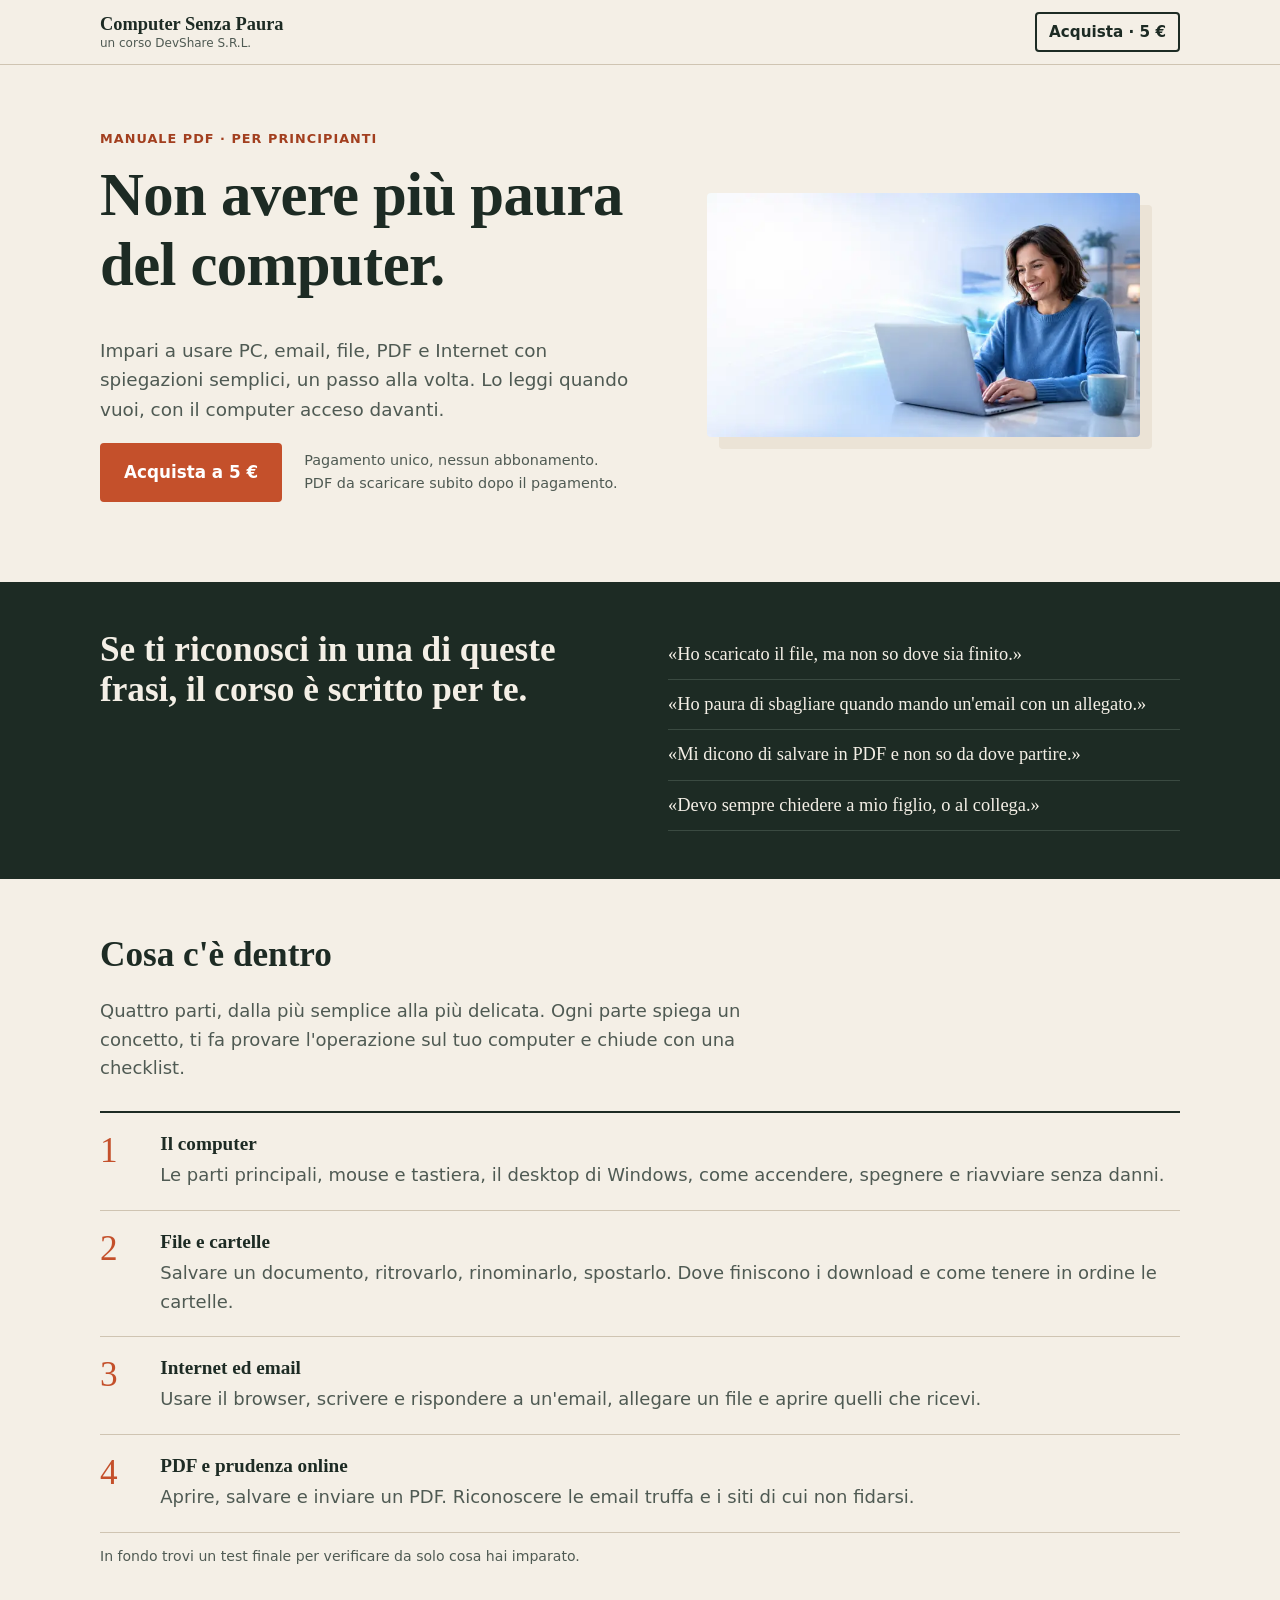
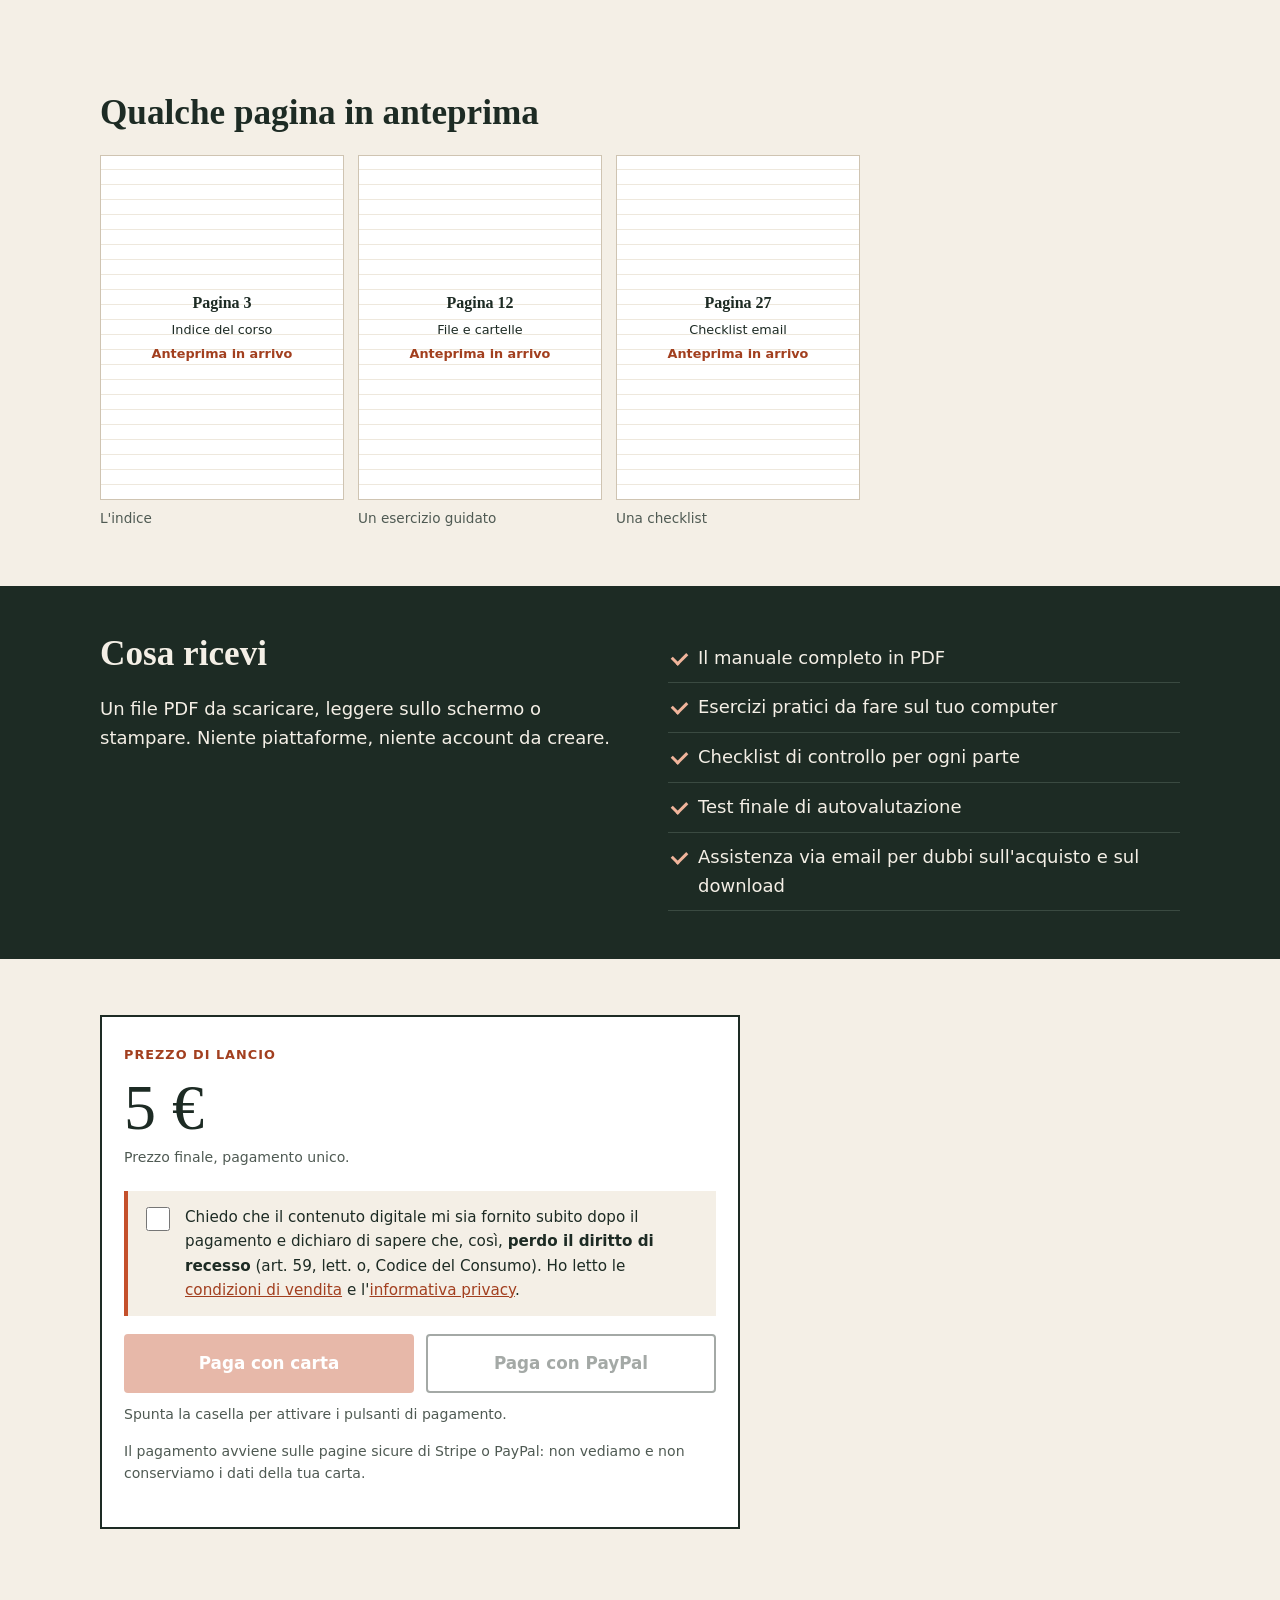
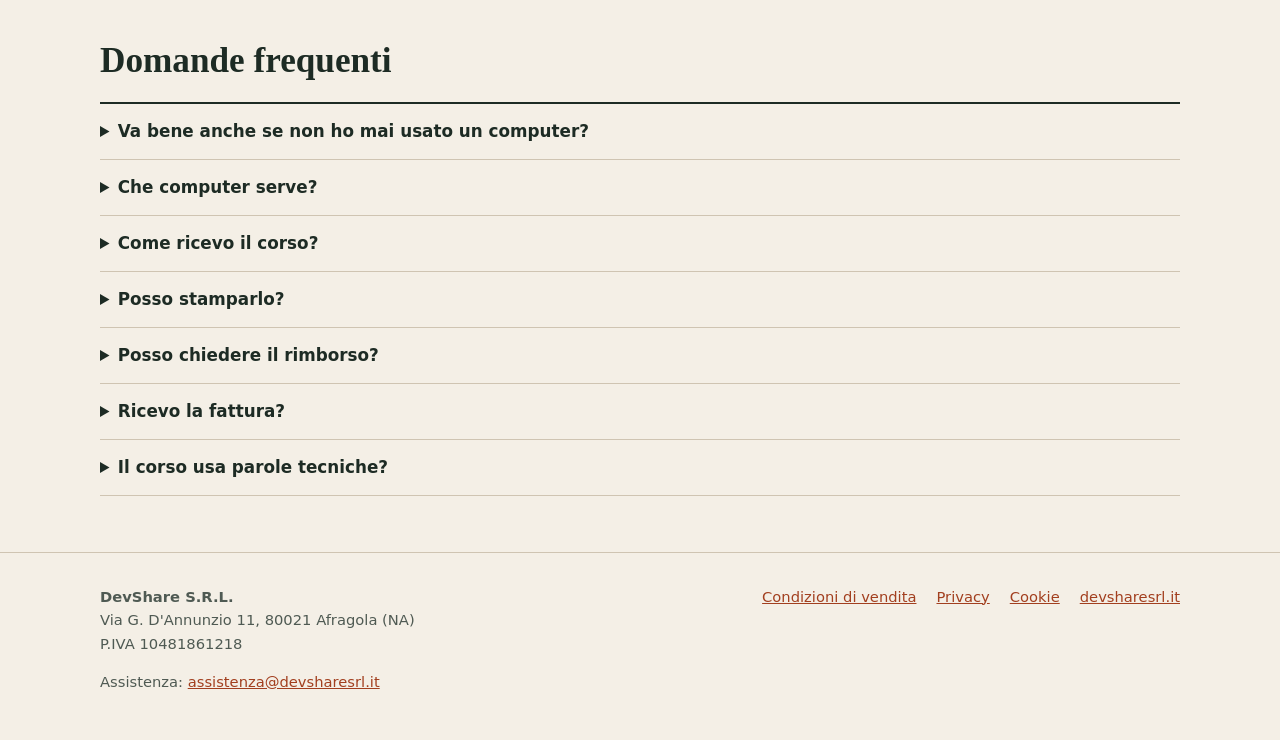
==== vlrifw44kqo34eb7luow/index.html @ 760929f6 "static preview" ====
<!doctype html>
<html lang="it">
<head>
<meta charset="utf-8">
<meta name="viewport" content="width=device-width, initial-scale=1">
<meta http-equiv="Content-Security-Policy" content="default-src 'self'; script-src 'self'; style-src 'self'; img-src 'self' data:; font-src 'self'; connect-src 'none'; object-src 'none'; base-uri 'self'; form-action 'none'; upgrade-insecure-requests">
<meta name="referrer" content="strict-origin-when-cross-origin">
<meta name="robots" content="noindex, nofollow, noarchive">
<title>Computer Senza Paura · corso PDF per principianti · 5 €</title>
<meta name="description" content="Manuale PDF per chi parte da zero: file e cartelle, email e allegati, PDF, Internet con prudenza. Esercizi e checklist. 5 €, di DevShare S.R.L.">
<link rel="icon" href="assets/favicon.svg" type="image/svg+xml">
<link rel="stylesheet" href="styles.css">
</head>
<body>
<a class="skip" href="#main">Vai al contenuto</a>
<header class="top">
  <div class="wrap top-in">
    <a class="brand" href="./">Computer Senza Paura<small>un corso DevShare S.R.L.</small></a>
    <a class="top-buy" href="#acquista">Acquista · 5 €</a>
  </div>
</header>

<main id="main">
<section class="hero wrap">
  <div class="hero-text">
    <p class="kicker">Manuale PDF · per principianti</p>
    <h1>Non avere più paura del computer.</h1>
    <p class="lead">Impari a usare PC, email, file, PDF e Internet con spiegazioni semplici, un passo alla volta. Lo leggi quando vuoi, con il computer acceso davanti.</p>
    <div class="price-row">
      <a class="btn" href="#acquista">Acquista a 5 €</a>
      <p class="price-note">Pagamento unico, nessun abbonamento.<br>PDF da scaricare subito dopo il pagamento.</p>
    </div>
  </div>
  <figure class="hero-img">
    <picture>
      <source type="image/webp" srcset="assets/img/foto-720.webp 720w, assets/img/foto-1280.webp 1280w" sizes="(min-width: 900px) 560px, 100vw">
      <img src="assets/img/foto-720.jpg" width="720" height="405" alt="Una persona alla scrivania davanti a un computer portatile" fetchpriority="high">
    </picture>
  </figure>
</section>

<section class="band">
  <div class="wrap two">
    <h2>Se ti riconosci in una di queste frasi, il corso è scritto per te.</h2>
    <ul class="plain">
      <li>«Ho scaricato il file, ma non so dove sia finito.»</li>
      <li>«Ho paura di sbagliare quando mando un'email con un allegato.»</li>
      <li>«Mi dicono di salvare in PDF e non so da dove partire.»</li>
      <li>«Devo sempre chiedere a mio figlio, o al collega.»</li>
    </ul>
  </div>
</section>

<section class="wrap section" id="programma">
  <h2>Cosa c'è dentro</h2>
  <p class="intro">Quattro parti, dalla più semplice alla più delicata. Ogni parte spiega un concetto, ti fa provare l'operazione sul tuo computer e chiude con una checklist.</p>
  <ol class="chapters">
    <li><span class="n">1</span><div><h3>Il computer</h3><p>Le parti principali, mouse e tastiera, il desktop di Windows, come accendere, spegnere e riavviare senza danni.</p></div></li>
    <li><span class="n">2</span><div><h3>File e cartelle</h3><p>Salvare un documento, ritrovarlo, rinominarlo, spostarlo. Dove finiscono i download e come tenere in ordine le cartelle.</p></div></li>
    <li><span class="n">3</span><div><h3>Internet ed email</h3><p>Usare il browser, scrivere e rispondere a un'email, allegare un file e aprire quelli che ricevi.</p></div></li>
    <li><span class="n">4</span><div><h3>PDF e prudenza online</h3><p>Aprire, salvare e inviare un PDF. Riconoscere le email truffa e i siti di cui non fidarsi.</p></div></li>
  </ol>
  <p class="small">In fondo trovi un test finale per verificare da solo cosa hai imparato.</p>
</section>

<section class="wrap section" id="anteprima">
  <h2>Qualche pagina in anteprima</h2>
  <div class="pages">
    <figure class="page ph"><div class="ph-in"><b>Pagina 3</b><span>Indice del corso</span><em>Anteprima in arrivo</em></div><figcaption>L'indice</figcaption></figure>
    <figure class="page ph"><div class="ph-in"><b>Pagina 12</b><span>File e cartelle</span><em>Anteprima in arrivo</em></div><figcaption>Un esercizio guidato</figcaption></figure>
    <figure class="page ph"><div class="ph-in"><b>Pagina 27</b><span>Checklist email</span><em>Anteprima in arrivo</em></div><figcaption>Una checklist</figcaption></figure>
  </div>
</section>

<section class="band">
  <div class="wrap two">
    <div>
      <h2>Cosa ricevi</h2>
      <p>Un file PDF da scaricare, leggere sullo schermo o stampare. Niente piattaforme, niente account da creare.</p>
    </div>
    <ul class="checks">
      <li>Il manuale completo in PDF</li>
      <li>Esercizi pratici da fare sul tuo computer</li>
      <li>Checklist di controllo per ogni parte</li>
      <li>Test finale di autovalutazione</li>
      <li>Assistenza via email per dubbi sull'acquisto e sul download</li>
    </ul>
  </div>
</section>

<section class="wrap section buy" id="acquista">
  <div class="buy-box">
    <p class="kicker">Prezzo di lancio</p>
    <p class="big-price">5 €</p>
    <p class="small">Prezzo finale, pagamento unico.</p>
    <form class="consent" action="#" novalidate>
      <label>
        <input type="checkbox" id="consenso" required>
        <span>Chiedo che il contenuto digitale mi sia fornito subito dopo il pagamento e dichiaro di sapere che, così, <strong>perdo il diritto di recesso</strong> (art. 59, lett. o, Codice del Consumo). Ho letto le <a href="legal/termini.html">condizioni di vendita</a> e l'<a href="legal/privacy.html">informativa privacy</a>.</span>
      </label>
    </form>
    <div class="pay" id="pay">
      <a class="btn pay-btn" data-href="https://buy.stripe.com/5kQfZi28T2KEakPd0g8Vi09" role="link" aria-disabled="true" rel="noopener noreferrer">Paga con carta</a>
      <a class="btn btn-alt pay-btn" data-href="https://www.paypal.com/ncp/payment/KJ3REPYW5JW48" role="link" aria-disabled="true" rel="noopener noreferrer">Paga con PayPal</a>
    </div>
    <p class="small" id="pay-hint">Spunta la casella per attivare i pulsanti di pagamento.</p>
    <noscript><p class="small">Per pagare serve JavaScript attivo. In alternativa scrivi a assistenza@devsharesrl.it.</p></noscript>
    <p class="small">Il pagamento avviene sulle pagine sicure di Stripe o PayPal: non vediamo e non conserviamo i dati della tua carta.</p>
  </div>
</section>

<section class="wrap section" id="faq">
  <h2>Domande frequenti</h2>
  <details><summary>Va bene anche se non ho mai usato un computer?</summary><p>Sì. Il corso parte dall'accensione del PC e da come si usa il mouse.</p></details>
  <details><summary>Che computer serve?</summary><p>Un normale computer con Windows. Gli esempi sono fatti su Windows; su Mac molti passaggi sono simili, ma le schermate sono diverse.</p></details>
  <details><summary>Come ricevo il corso?</summary><p>Dopo il pagamento si apre una pagina con il pulsante per scaricare il PDF. Ti consigliamo di salvarlo subito sul computer. Se qualcosa va storto, scrivi a assistenza@devsharesrl.it indicando l'email usata per pagare.</p></details>
  <details><summary>Posso stamparlo?</summary><p>Sì, per uso personale.</p></details>
  <details><summary>Posso chiedere il rimborso?</summary><p>Trattandosi di contenuto digitale fornito subito, con il tuo consenso espresso il diritto di recesso non si applica. Se il file è danneggiato o non riesci a scaricarlo, te lo rimandiamo noi.</p></details>
  <details><summary>Ricevo la fattura?</summary><p>Sì. Se ti serve la fattura con i tuoi dati fiscali, scrivi a assistenza@devsharesrl.it dopo l'acquisto.</p></details>
  <details><summary>Il corso usa parole tecniche?</summary><p>Solo quando servono, e ogni volta sono spiegate.</p></details>
</section>
</main>

<footer class="foot">
  <div class="wrap foot-in">
    <div>
      <p><strong>DevShare S.R.L.</strong><br>Via G. D'Annunzio 11, 80021 Afragola (NA)<br>P.IVA 10481861218</p>
      <p>Assistenza: <a href="mailto:assistenza@devsharesrl.it">assistenza@devsharesrl.it</a></p>
    </div>
    <ul class="foot-links">
      <li><a href="legal/termini.html">Condizioni di vendita</a></li>
      <li><a href="legal/privacy.html">Privacy</a></li>
      <li><a href="legal/cookie.html">Cookie</a></li>
      <li><a href="https://www.devsharesrl.it" rel="noopener noreferrer">devsharesrl.it</a></li>
    </ul>
  </div>
</footer>
<script src="app.js"></script>
</body>
</html>
---- vlrifw44kqo34eb7luow/styles.css ----
:root{--paper:#f4efe6;--paper2:#ebe3d6;--ink:#1d2b24;--muted:#4f5a53;--accent:#c4502b;--accent-d:#a23f1f;--line:#cfc4b2;
--serif:Charter,"Bitstream Charter","Sitka Text",Cambria,Georgia,serif;--sans:system-ui,-apple-system,"Segoe UI",Roboto,"Helvetica Neue",Arial,sans-serif}
*{box-sizing:border-box}
html{-webkit-text-size-adjust:100%}
body{margin:0;background:var(--paper);color:var(--ink);font:18px/1.6 var(--sans)}
img{max-width:100%;height:auto;display:block}
a{color:var(--accent-d)}
h1,h2,h3{font-family:var(--serif);font-weight:700;line-height:1.15;margin:0 0 .6em}
h1{font-size:clamp(2.2rem,8vw,3.8rem);letter-spacing:-.01em}
h2{font-size:clamp(1.5rem,5vw,2.2rem)}
h3{font-size:1.2rem;margin-bottom:.3em}
p{margin:0 0 1em}
.wrap{max-width:1120px;margin:0 auto;padding:0 20px}
.skip{position:absolute;left:-999px}.skip:focus{left:10px;top:10px;background:#fff;padding:8px;z-index:9}
.top{border-bottom:1px solid var(--line);background:var(--paper)}
.top-in{display:flex;justify-content:space-between;align-items:center;min-height:64px;gap:12px}
.brand{font-family:var(--serif);font-weight:700;font-size:1.15rem;color:var(--ink);text-decoration:none;line-height:1.1}
.brand small{display:block;font:400 .75rem var(--sans);color:var(--muted);margin-top:2px}
.top-buy{font-weight:600;font-size:.95rem;color:var(--ink);border:2px solid var(--ink);padding:6px 12px;border-radius:4px;text-decoration:none;white-space:nowrap}
.kicker{text-transform:uppercase;letter-spacing:.08em;font-size:.8rem;font-weight:700;color:var(--accent-d);margin-bottom:.8em}
.hero{display:grid;gap:28px;padding-top:36px;padding-bottom:48px}
.lead{font-size:1.15rem;color:var(--muted);max-width:34em}
.price-row{display:flex;flex-wrap:wrap;align-items:center;gap:16px 22px;margin-top:8px}
.price-note{font-size:.9rem;color:var(--muted);margin:0}
.hero-img img{border-radius:4px;box-shadow:12px 12px 0 var(--paper2)}
.btn{display:inline-block;background:var(--accent);color:#fff;font-weight:700;text-decoration:none;padding:14px 22px;border-radius:4px;border:2px solid var(--accent);font-size:1.05rem;cursor:pointer}
.btn:hover{background:var(--accent-d);border-color:var(--accent-d)}
.btn-alt{background:transparent;color:var(--ink);border-color:var(--ink)}
.btn-alt:hover{background:var(--ink);color:#fff;border-color:var(--ink)}
.btn[aria-disabled=true]{opacity:.4;cursor:not-allowed;pointer-events:none}
.band{background:var(--ink);color:var(--paper);padding:48px 0}
.band a{color:#f0b49b}
.two{display:grid;gap:24px}
.plain{list-style:none;padding:0;margin:0;font-family:var(--serif);font-size:1.15rem}
.plain li{padding:10px 0;border-bottom:1px solid #3a4a41}
.section{padding-top:56px;padding-bottom:56px}
.intro{max-width:40em;color:var(--muted)}
.chapters{list-style:none;padding:0;margin:28px 0 12px;border-top:2px solid var(--ink)}
.chapters li{display:flex;gap:18px;padding:20px 0;border-bottom:1px solid var(--line)}
.chapters .n{font-family:var(--serif);font-size:2.2rem;line-height:1;color:var(--accent);min-width:1.2em}
.chapters p{margin:0;color:var(--muted)}
.small{font-size:.88rem;color:var(--muted)}
.band .small{color:#c9c2b4}
.pages{max-width:760px;display:grid;grid-template-columns:repeat(3,1fr);gap:14px;margin-top:20px}
.page{margin:0}
.page figcaption{font-size:.85rem;color:var(--muted);margin-top:8px}
.ph-in{aspect-ratio:210/297;background:#fff;border:1px solid var(--line);display:flex;flex-direction:column;justify-content:center;align-items:center;text-align:center;padding:10px;font-size:.8rem;gap:4px;background-image:repeating-linear-gradient(0deg,transparent 0 14px,#eee8dd 14px 15px)}
.ph-in b{font-family:var(--serif);font-size:1rem}
.ph-in em{color:var(--accent-d);font-style:normal;font-weight:600}
.checks{list-style:none;padding:0;margin:0}
.checks li{padding:10px 0 10px 30px;position:relative;border-bottom:1px solid #3a4a41}
.checks li::before{content:"";position:absolute;left:4px;top:18px;width:12px;height:7px;border-left:3px solid #f0b49b;border-bottom:3px solid #f0b49b;transform:rotate(-45deg)}
.buy-box{background:#fff;border:2px solid var(--ink);padding:28px 22px;max-width:640px}
.big-price{font-family:var(--serif);font-size:4rem;line-height:1;margin:0 0 .1em}
.consent{margin:22px 0 18px;padding:14px;background:var(--paper);border-left:4px solid var(--accent)}
.consent label{display:flex;gap:12px;font-size:.95rem;cursor:pointer}
.consent input{width:24px;height:24px;flex:none;margin-top:2px;accent-color:var(--accent)}
.pay{display:flex;flex-wrap:wrap;gap:12px;margin-bottom:10px}
.pay .btn{flex:1 1 200px;text-align:center}
details{border-bottom:1px solid var(--line);padding:14px 0}
details:first-of-type{border-top:2px solid var(--ink)}
summary{cursor:pointer;font-weight:600;font-size:1.05rem}
details p{margin:10px 0 0;color:var(--muted)}
.foot{border-top:1px solid var(--line);padding:32px 0;font-size:.92rem;color:var(--muted)}
.foot-in{display:grid;gap:16px}
.foot-links{list-style:none;padding:0;margin:0;display:flex;flex-wrap:wrap;gap:8px 20px}
.doc{max-width:760px;padding-top:36px;padding-bottom:56px}
.doc h2{font-size:1.3rem;margin-top:1.6em}
.download{background:#fff;border:2px solid var(--ink);padding:24px;margin:24px 0}
:focus-visible{outline:3px solid var(--accent);outline-offset:2px}
@media (min-width:900px){
 .hero{grid-template-columns:1.05fr 1fr;align-items:center;padding-top:64px;padding-bottom:80px}
 .two{grid-template-columns:1fr 1fr;gap:56px}
 .foot-in{grid-template-columns:1fr auto}
}
@media (max-width:420px){.pages{grid-template-columns:repeat(3,1fr);gap:8px}.ph-in{font-size:.65rem}}
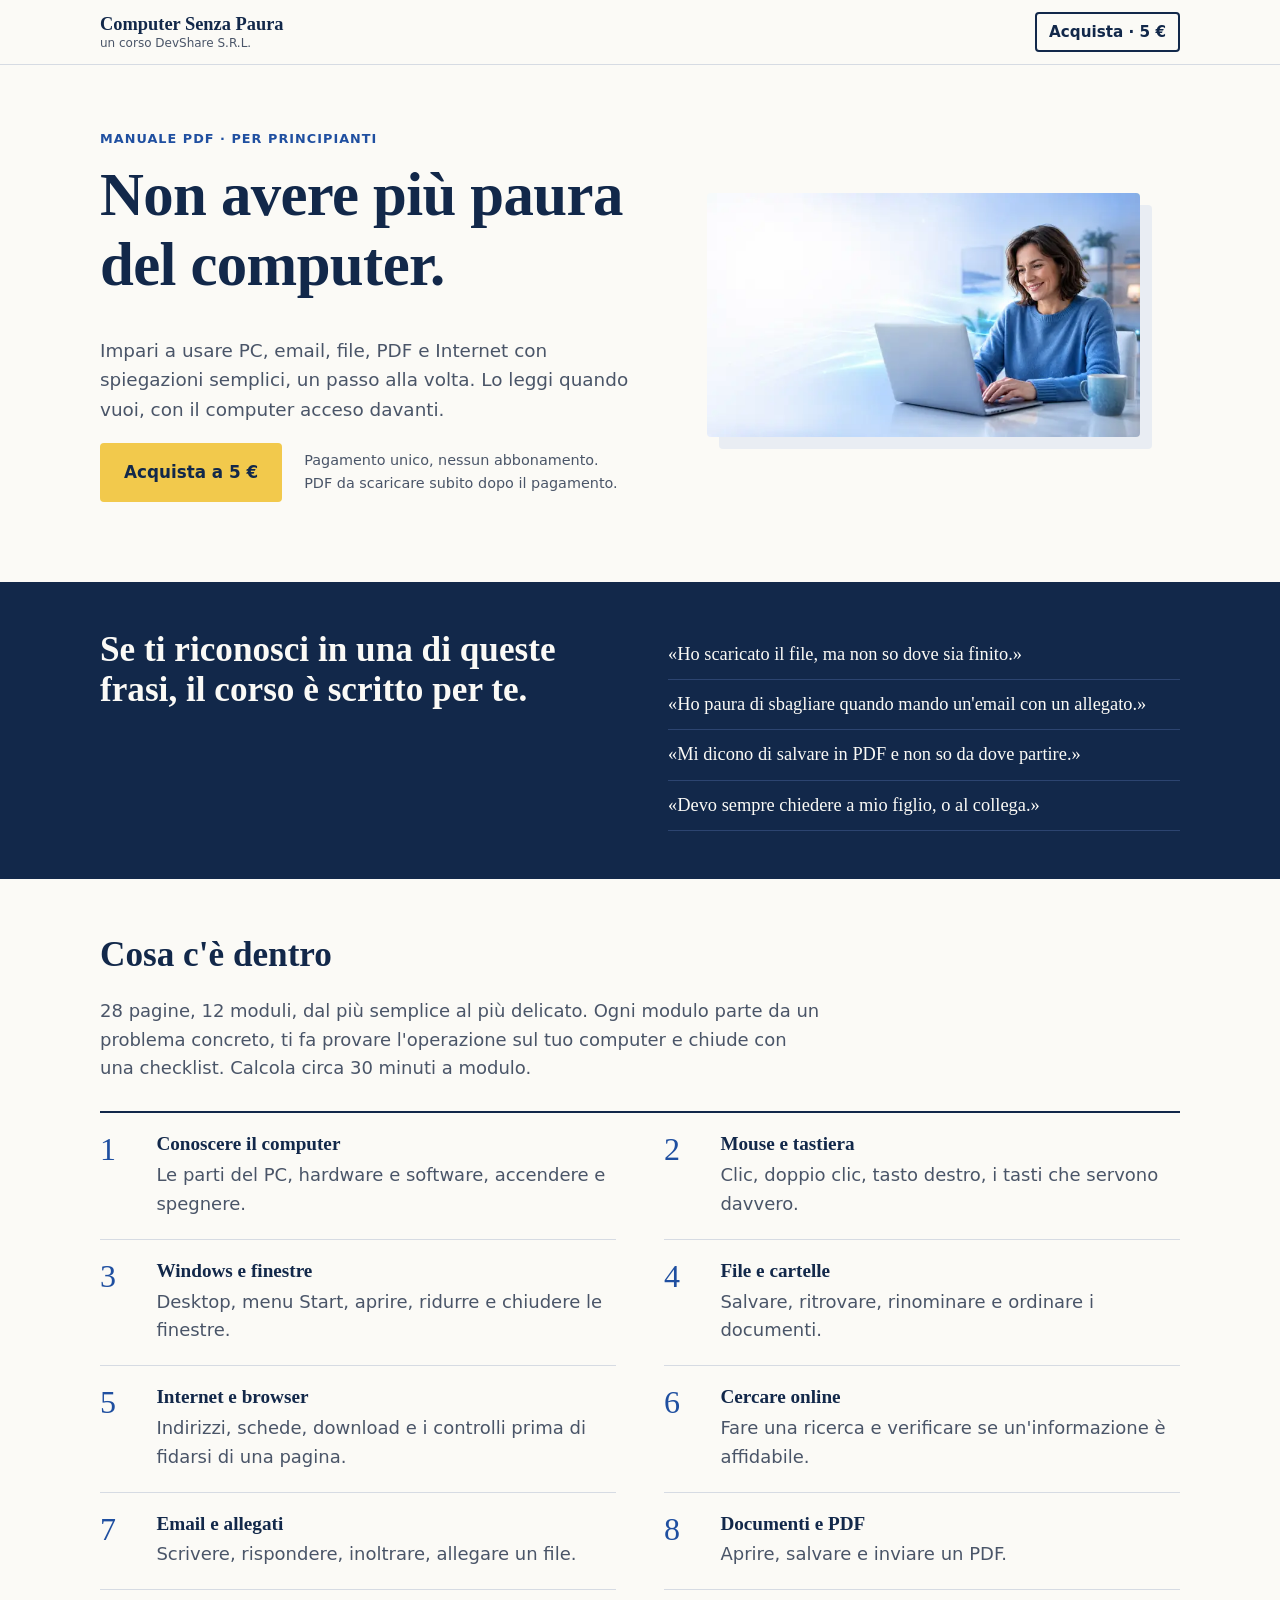
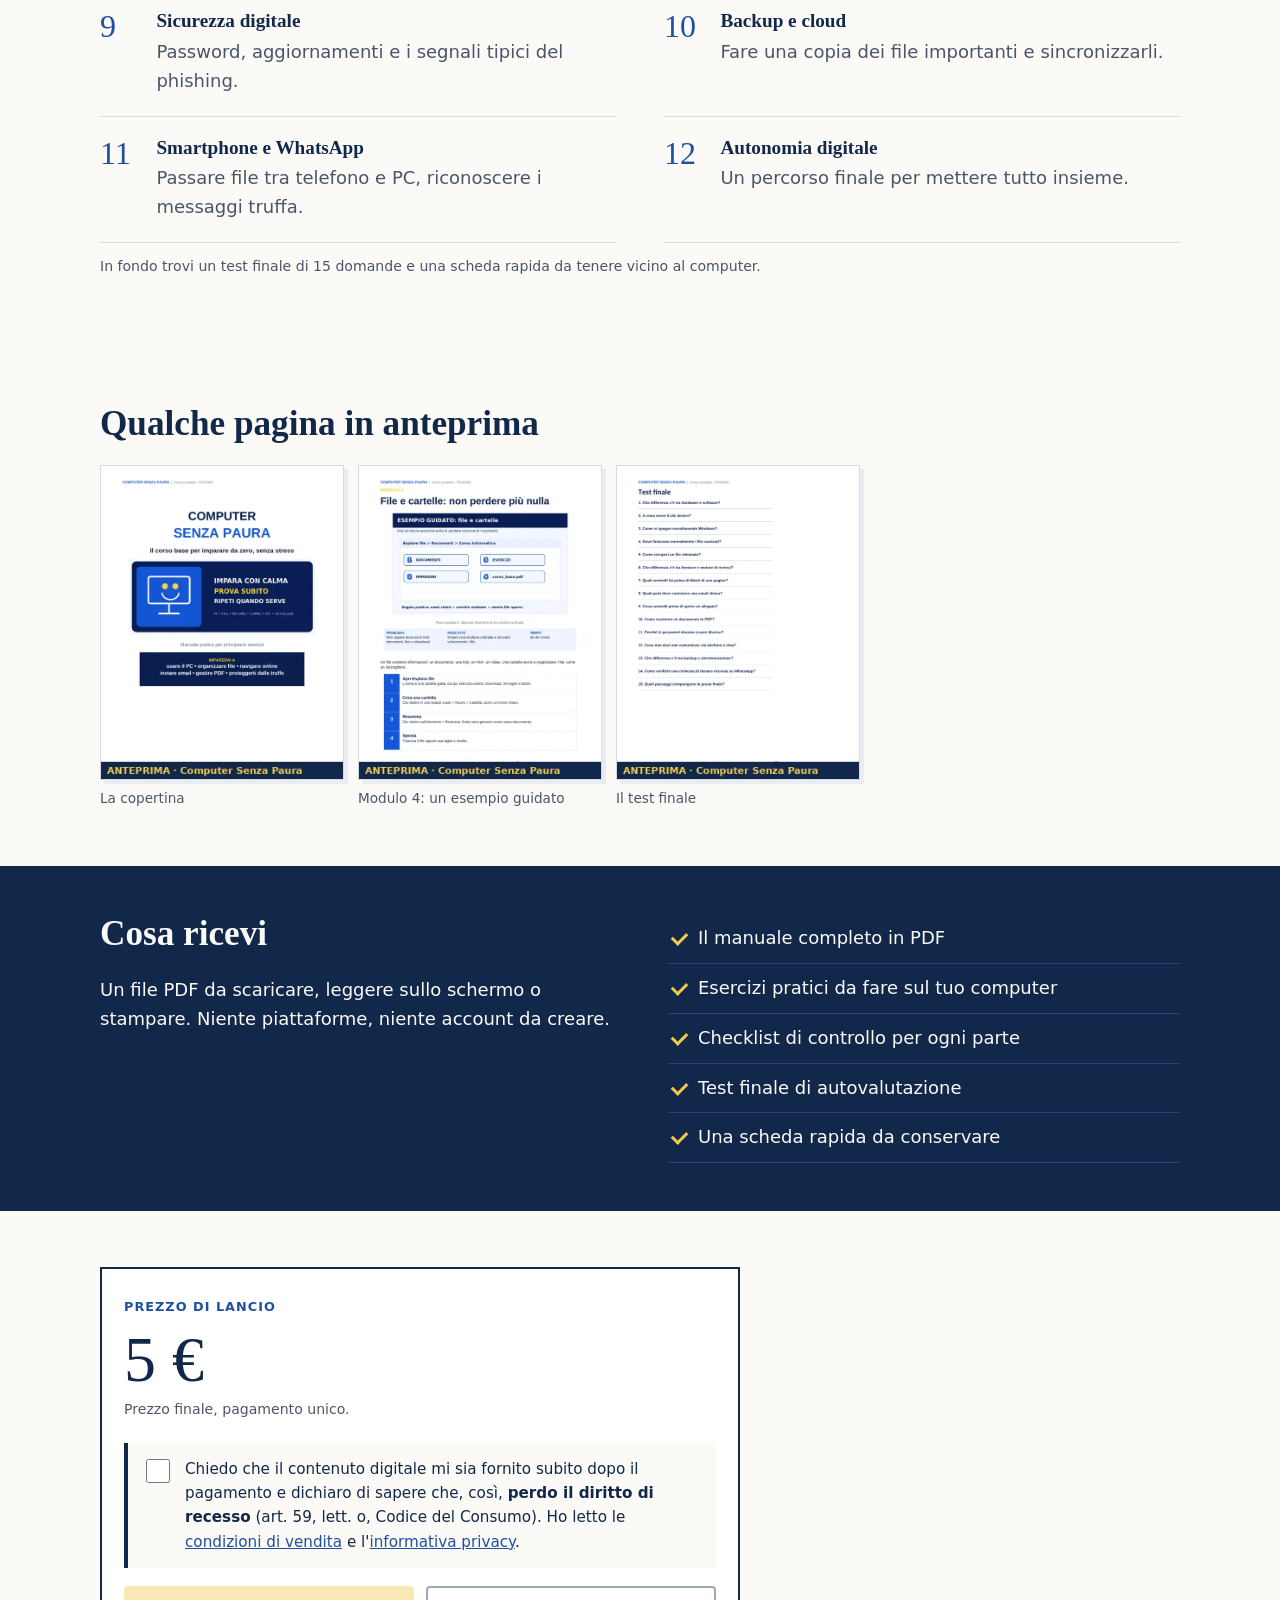
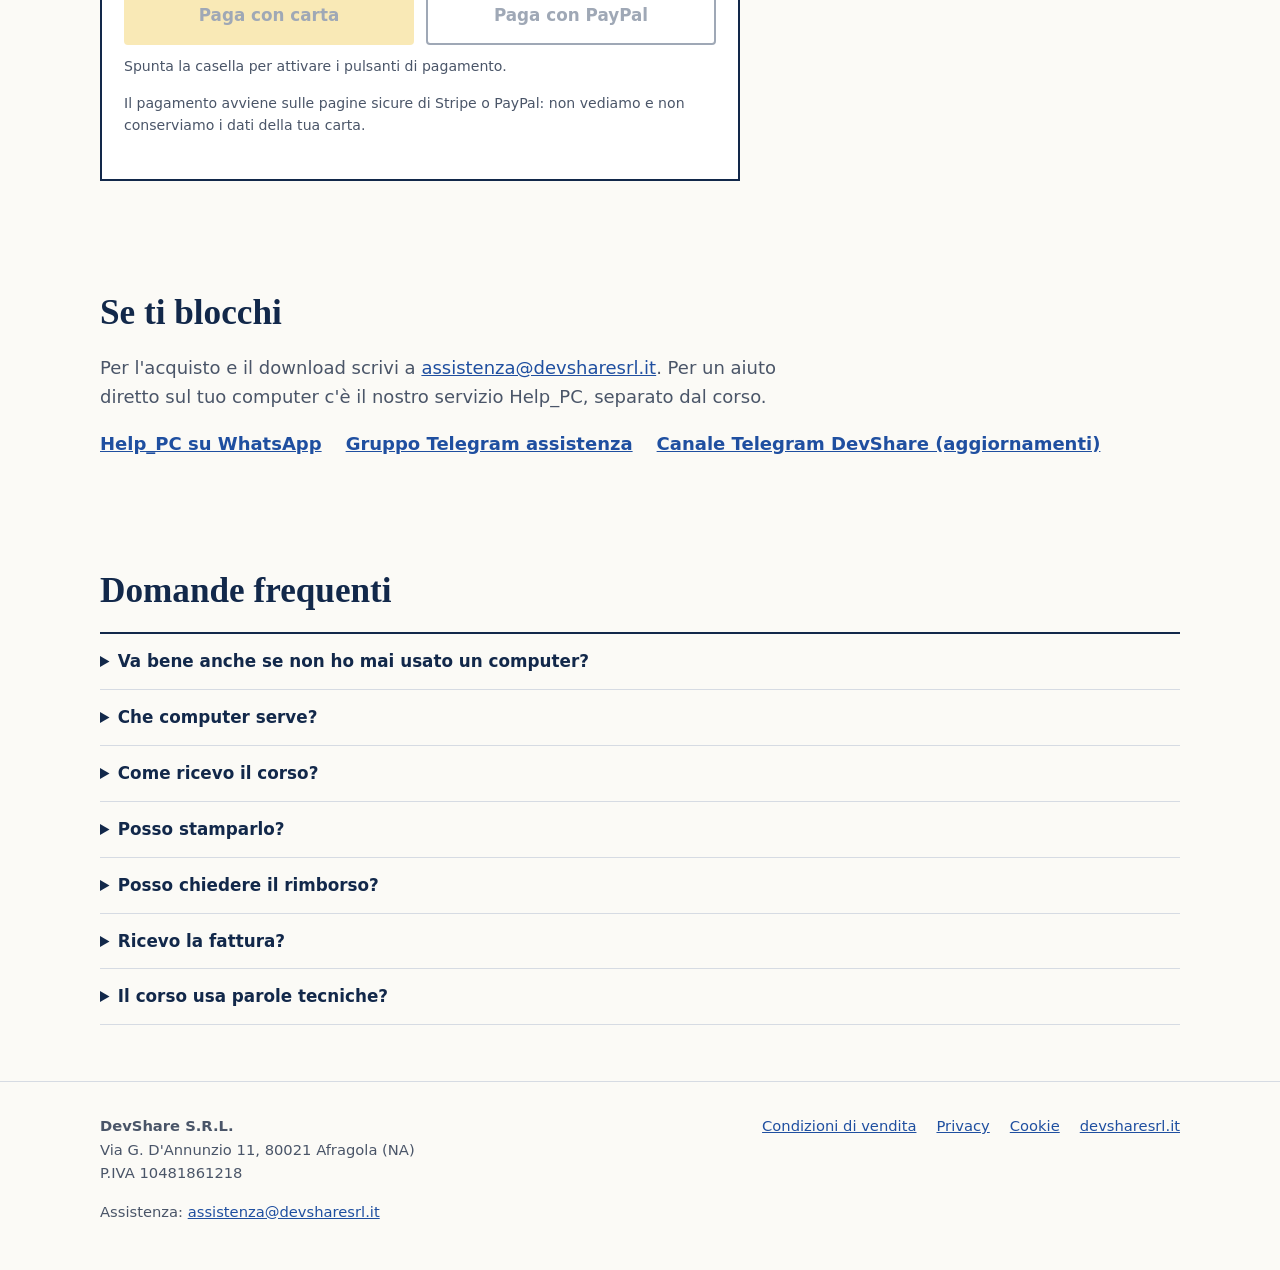
==== commit 977e663b: "update preview" ====
--- a/vlrifw44kqo34eb7luow/index.html
+++ b/vlrifw44kqo34eb7luow/index.html
@@ -5,6 +5,9 @@
 <meta name="viewport" content="width=device-width, initial-scale=1">
 <meta http-equiv="Content-Security-Policy" content="default-src 'self'; script-src 'self'; style-src 'self'; img-src 'self' data:; font-src 'self'; connect-src 'none'; object-src 'none'; base-uri 'self'; form-action 'none'; upgrade-insecure-requests">
 <meta name="referrer" content="strict-origin-when-cross-origin">
+<meta property="og:title" content="Computer Senza Paura · corso PDF per principianti">
+<meta property="og:description" content="12 moduli, esercizi, checklist e test finale. 5 €.">
+<meta property="og:type" content="product">
 <meta name="robots" content="noindex, nofollow, noarchive">
 <title>Computer Senza Paura · corso PDF per principianti · 5 €</title>
 <meta name="description" content="Manuale PDF per chi parte da zero: file e cartelle, email e allegati, PDF, Internet con prudenza. Esercizi e checklist. 5 €, di DevShare S.R.L.">
@@ -53,22 +56,30 @@
 
 <section class="wrap section" id="programma">
   <h2>Cosa c'è dentro</h2>
-  <p class="intro">Quattro parti, dalla più semplice alla più delicata. Ogni parte spiega un concetto, ti fa provare l'operazione sul tuo computer e chiude con una checklist.</p>
+  <p class="intro">28 pagine, 12 moduli, dal più semplice al più delicato. Ogni modulo parte da un problema concreto, ti fa provare l'operazione sul tuo computer e chiude con una checklist. Calcola circa 30 minuti a modulo.</p>
   <ol class="chapters">
-    <li><span class="n">1</span><div><h3>Il computer</h3><p>Le parti principali, mouse e tastiera, il desktop di Windows, come accendere, spegnere e riavviare senza danni.</p></div></li>
-    <li><span class="n">2</span><div><h3>File e cartelle</h3><p>Salvare un documento, ritrovarlo, rinominarlo, spostarlo. Dove finiscono i download e come tenere in ordine le cartelle.</p></div></li>
-    <li><span class="n">3</span><div><h3>Internet ed email</h3><p>Usare il browser, scrivere e rispondere a un'email, allegare un file e aprire quelli che ricevi.</p></div></li>
-    <li><span class="n">4</span><div><h3>PDF e prudenza online</h3><p>Aprire, salvare e inviare un PDF. Riconoscere le email truffa e i siti di cui non fidarsi.</p></div></li>
+    <li><span class="n">1</span><div><h3>Conoscere il computer</h3><p>Le parti del PC, hardware e software, accendere e spegnere.</p></div></li>
+    <li><span class="n">2</span><div><h3>Mouse e tastiera</h3><p>Clic, doppio clic, tasto destro, i tasti che servono davvero.</p></div></li>
+    <li><span class="n">3</span><div><h3>Windows e finestre</h3><p>Desktop, menu Start, aprire, ridurre e chiudere le finestre.</p></div></li>
+    <li><span class="n">4</span><div><h3>File e cartelle</h3><p>Salvare, ritrovare, rinominare e ordinare i documenti.</p></div></li>
+    <li><span class="n">5</span><div><h3>Internet e browser</h3><p>Indirizzi, schede, download e i controlli prima di fidarsi di una pagina.</p></div></li>
+    <li><span class="n">6</span><div><h3>Cercare online</h3><p>Fare una ricerca e verificare se un'informazione è affidabile.</p></div></li>
+    <li><span class="n">7</span><div><h3>Email e allegati</h3><p>Scrivere, rispondere, inoltrare, allegare un file.</p></div></li>
+    <li><span class="n">8</span><div><h3>Documenti e PDF</h3><p>Aprire, salvare e inviare un PDF.</p></div></li>
+    <li><span class="n">9</span><div><h3>Sicurezza digitale</h3><p>Password, aggiornamenti e i segnali tipici del phishing.</p></div></li>
+    <li><span class="n">10</span><div><h3>Backup e cloud</h3><p>Fare una copia dei file importanti e sincronizzarli.</p></div></li>
+    <li><span class="n">11</span><div><h3>Smartphone e WhatsApp</h3><p>Passare file tra telefono e PC, riconoscere i messaggi truffa.</p></div></li>
+    <li><span class="n">12</span><div><h3>Autonomia digitale</h3><p>Un percorso finale per mettere tutto insieme.</p></div></li>
   </ol>
-  <p class="small">In fondo trovi un test finale per verificare da solo cosa hai imparato.</p>
+  <p class="small">In fondo trovi un test finale di 15 domande e una scheda rapida da tenere vicino al computer.</p>
 </section>
 
 <section class="wrap section" id="anteprima">
   <h2>Qualche pagina in anteprima</h2>
   <div class="pages">
-    <figure class="page ph"><div class="ph-in"><b>Pagina 3</b><span>Indice del corso</span><em>Anteprima in arrivo</em></div><figcaption>L'indice</figcaption></figure>
-    <figure class="page ph"><div class="ph-in"><b>Pagina 12</b><span>File e cartelle</span><em>Anteprima in arrivo</em></div><figcaption>Un esercizio guidato</figcaption></figure>
-    <figure class="page ph"><div class="ph-in"><b>Pagina 27</b><span>Checklist email</span><em>Anteprima in arrivo</em></div><figcaption>Una checklist</figcaption></figure>
+    <figure class="page"><img src="assets/img/anteprima-p1.webp" width="560" height="725" loading="lazy" alt="Copertina del manuale Computer Senza Paura"><figcaption>La copertina</figcaption></figure>
+    <figure class="page"><img src="assets/img/anteprima-p9.webp" width="560" height="725" loading="lazy" alt="Pagina del modulo 4, File e cartelle, con un esempio guidato"><figcaption>Modulo 4: un esempio guidato</figcaption></figure>
+    <figure class="page"><img src="assets/img/anteprima-p27.webp" width="560" height="725" loading="lazy" alt="Pagina del test finale con le domande di autovalutazione"><figcaption>Il test finale</figcaption></figure>
   </div>
 </section>
 
@@ -83,7 +94,7 @@
       <li>Esercizi pratici da fare sul tuo computer</li>
       <li>Checklist di controllo per ogni parte</li>
       <li>Test finale di autovalutazione</li>
-      <li>Assistenza via email per dubbi sull'acquisto e sul download</li>
+      <li>Una scheda rapida da conservare</li>
     </ul>
   </div>
 </section>
@@ -107,6 +118,17 @@
     <noscript><p class="small">Per pagare serve JavaScript attivo. In alternativa scrivi a assistenza@devsharesrl.it.</p></noscript>
     <p class="small">Il pagamento avviene sulle pagine sicure di Stripe o PayPal: non vediamo e non conserviamo i dati della tua carta.</p>
   </div>
+</section>
+
+
+<section class="wrap section" id="assistenza">
+  <h2>Se ti blocchi</h2>
+  <p class="intro">Per l'acquisto e il download scrivi a <a href="mailto:assistenza@devsharesrl.it">assistenza@devsharesrl.it</a>. Per un aiuto diretto sul tuo computer c'è il nostro servizio Help_PC, separato dal corso.</p>
+  <ul class="links">
+    <li><a href="https://wa.me/393508451644" rel="noopener noreferrer">Help_PC su WhatsApp</a></li>
+    <li><a href="https://t.me/+-H-W5kGGcoAzOGQ0" rel="noopener noreferrer">Gruppo Telegram assistenza</a></li>
+    <li><a href="https://t.me/devshareac" rel="noopener noreferrer">Canale Telegram DevShare (aggiornamenti)</a></li>
+  </ul>
 </section>
 
 <section class="wrap section" id="faq">
--- a/vlrifw44kqo34eb7luow/styles.css
+++ b/vlrifw44kqo34eb7luow/styles.css
@@ -1,4 +1,4 @@
-:root{--paper:#f4efe6;--paper2:#ebe3d6;--ink:#1d2b24;--muted:#4f5a53;--accent:#c4502b;--accent-d:#a23f1f;--line:#cfc4b2;
+:root{--paper:#fbfaf6;--paper2:#e9edf3;--ink:#12284a;--muted:#4a5568;--accent:#f2c94c;--accent-d:#1f4fa0;--line:#d6dbe3;
 --serif:Charter,"Bitstream Charter","Sitka Text",Cambria,Georgia,serif;--sans:system-ui,-apple-system,"Segoe UI",Roboto,"Helvetica Neue",Arial,sans-serif}
 *{box-sizing:border-box}
 html{-webkit-text-size-adjust:100%}
@@ -23,24 +23,24 @@
 .price-row{display:flex;flex-wrap:wrap;align-items:center;gap:16px 22px;margin-top:8px}
 .price-note{font-size:.9rem;color:var(--muted);margin:0}
 .hero-img img{border-radius:4px;box-shadow:12px 12px 0 var(--paper2)}
-.btn{display:inline-block;background:var(--accent);color:#fff;font-weight:700;text-decoration:none;padding:14px 22px;border-radius:4px;border:2px solid var(--accent);font-size:1.05rem;cursor:pointer}
-.btn:hover{background:var(--accent-d);border-color:var(--accent-d)}
+.btn{display:inline-block;background:var(--accent);color:var(--ink);font-weight:700;text-decoration:none;padding:14px 22px;border-radius:4px;border:2px solid var(--accent);font-size:1.05rem;cursor:pointer}
+.btn:hover{background:#e0b42e;border-color:#e0b42e}
 .btn-alt{background:transparent;color:var(--ink);border-color:var(--ink)}
 .btn-alt:hover{background:var(--ink);color:#fff;border-color:var(--ink)}
 .btn[aria-disabled=true]{opacity:.4;cursor:not-allowed;pointer-events:none}
 .band{background:var(--ink);color:var(--paper);padding:48px 0}
-.band a{color:#f0b49b}
+.band a{color:#f2c94c}
 .two{display:grid;gap:24px}
 .plain{list-style:none;padding:0;margin:0;font-family:var(--serif);font-size:1.15rem}
-.plain li{padding:10px 0;border-bottom:1px solid #3a4a41}
+.plain li{padding:10px 0;border-bottom:1px solid #2c4470}
 .section{padding-top:56px;padding-bottom:56px}
 .intro{max-width:40em;color:var(--muted)}
 .chapters{list-style:none;padding:0;margin:28px 0 12px;border-top:2px solid var(--ink)}
 .chapters li{display:flex;gap:18px;padding:20px 0;border-bottom:1px solid var(--line)}
-.chapters .n{font-family:var(--serif);font-size:2.2rem;line-height:1;color:var(--accent);min-width:1.2em}
+.chapters .n{font-family:var(--serif);font-size:2rem;line-height:1;color:var(--accent-d);min-width:1.2em}
 .chapters p{margin:0;color:var(--muted)}
 .small{font-size:.88rem;color:var(--muted)}
-.band .small{color:#c9c2b4}
+.band .small{color:#c4cddb}
 .pages{max-width:760px;display:grid;grid-template-columns:repeat(3,1fr);gap:14px;margin-top:20px}
 .page{margin:0}
 .page figcaption{font-size:.85rem;color:var(--muted);margin-top:8px}
@@ -48,11 +48,11 @@
 .ph-in b{font-family:var(--serif);font-size:1rem}
 .ph-in em{color:var(--accent-d);font-style:normal;font-weight:600}
 .checks{list-style:none;padding:0;margin:0}
-.checks li{padding:10px 0 10px 30px;position:relative;border-bottom:1px solid #3a4a41}
-.checks li::before{content:"";position:absolute;left:4px;top:18px;width:12px;height:7px;border-left:3px solid #f0b49b;border-bottom:3px solid #f0b49b;transform:rotate(-45deg)}
+.checks li{padding:10px 0 10px 30px;position:relative;border-bottom:1px solid #2c4470}
+.checks li::before{content:"";position:absolute;left:4px;top:18px;width:12px;height:7px;border-left:3px solid #f2c94c;border-bottom:3px solid #f2c94c;transform:rotate(-45deg)}
 .buy-box{background:#fff;border:2px solid var(--ink);padding:28px 22px;max-width:640px}
 .big-price{font-family:var(--serif);font-size:4rem;line-height:1;margin:0 0 .1em}
-.consent{margin:22px 0 18px;padding:14px;background:var(--paper);border-left:4px solid var(--accent)}
+.consent{margin:22px 0 18px;padding:14px;background:var(--paper);border-left:4px solid var(--ink)}
 .consent label{display:flex;gap:12px;font-size:.95rem;cursor:pointer}
 .consent input{width:24px;height:24px;flex:none;margin-top:2px;accent-color:var(--accent)}
 .pay{display:flex;flex-wrap:wrap;gap:12px;margin-bottom:10px}
@@ -67,10 +67,15 @@
 .doc{max-width:760px;padding-top:36px;padding-bottom:56px}
 .doc h2{font-size:1.3rem;margin-top:1.6em}
 .download{background:#fff;border:2px solid var(--ink);padding:24px;margin:24px 0}
-:focus-visible{outline:3px solid var(--accent);outline-offset:2px}
+:focus-visible{outline:3px solid var(--accent-d);outline-offset:2px}
 @media (min-width:900px){
  .hero{grid-template-columns:1.05fr 1fr;align-items:center;padding-top:64px;padding-bottom:80px}
  .two{grid-template-columns:1fr 1fr;gap:56px}
  .foot-in{grid-template-columns:1fr auto}
 }
 @media (max-width:420px){.pages{grid-template-columns:repeat(3,1fr);gap:8px}.ph-in{font-size:.65rem}}
+
+.chapters{columns:1}
+@media (min-width:900px){.chapters{display:grid;grid-template-columns:1fr 1fr;column-gap:48px}}
+.page img{border:1px solid var(--line);box-shadow:4px 4px 0 var(--paper2)}
+.links{list-style:none;padding:0;margin:0;display:flex;flex-wrap:wrap;gap:10px 24px;font-weight:600}
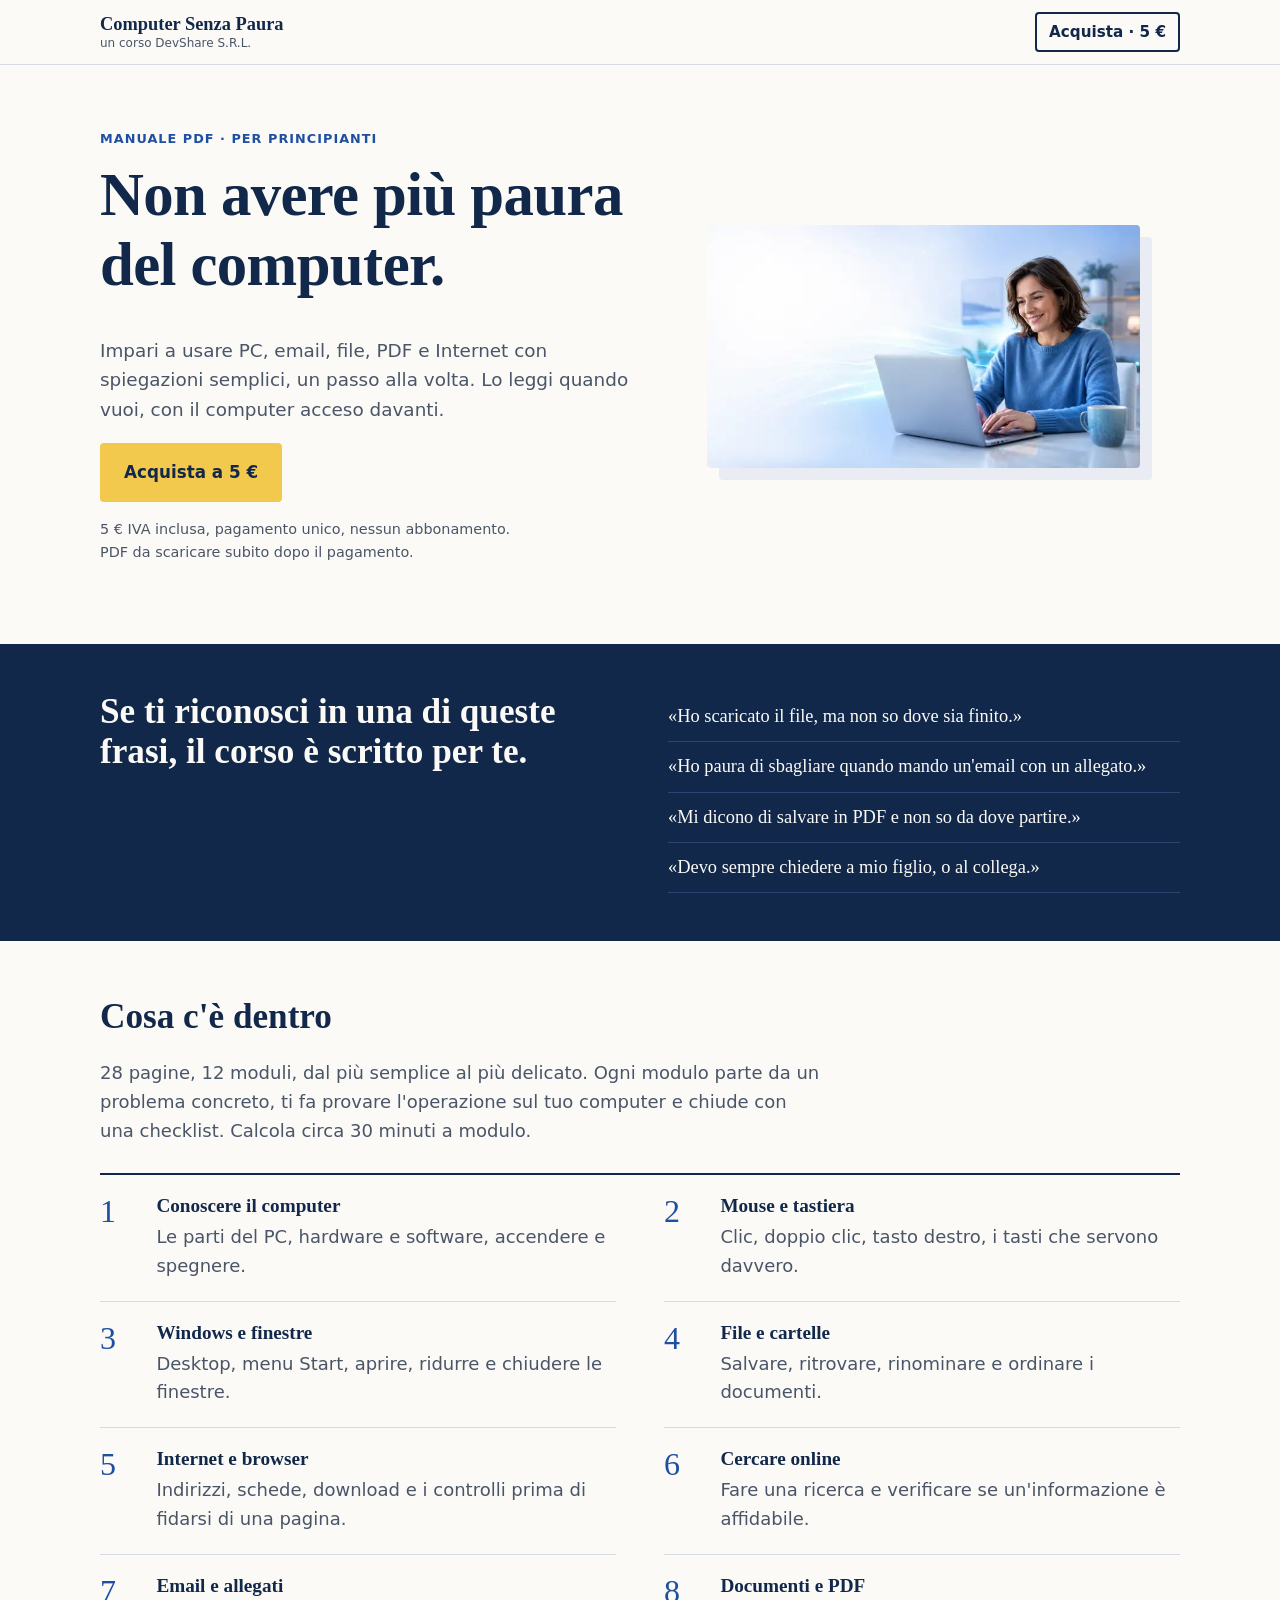
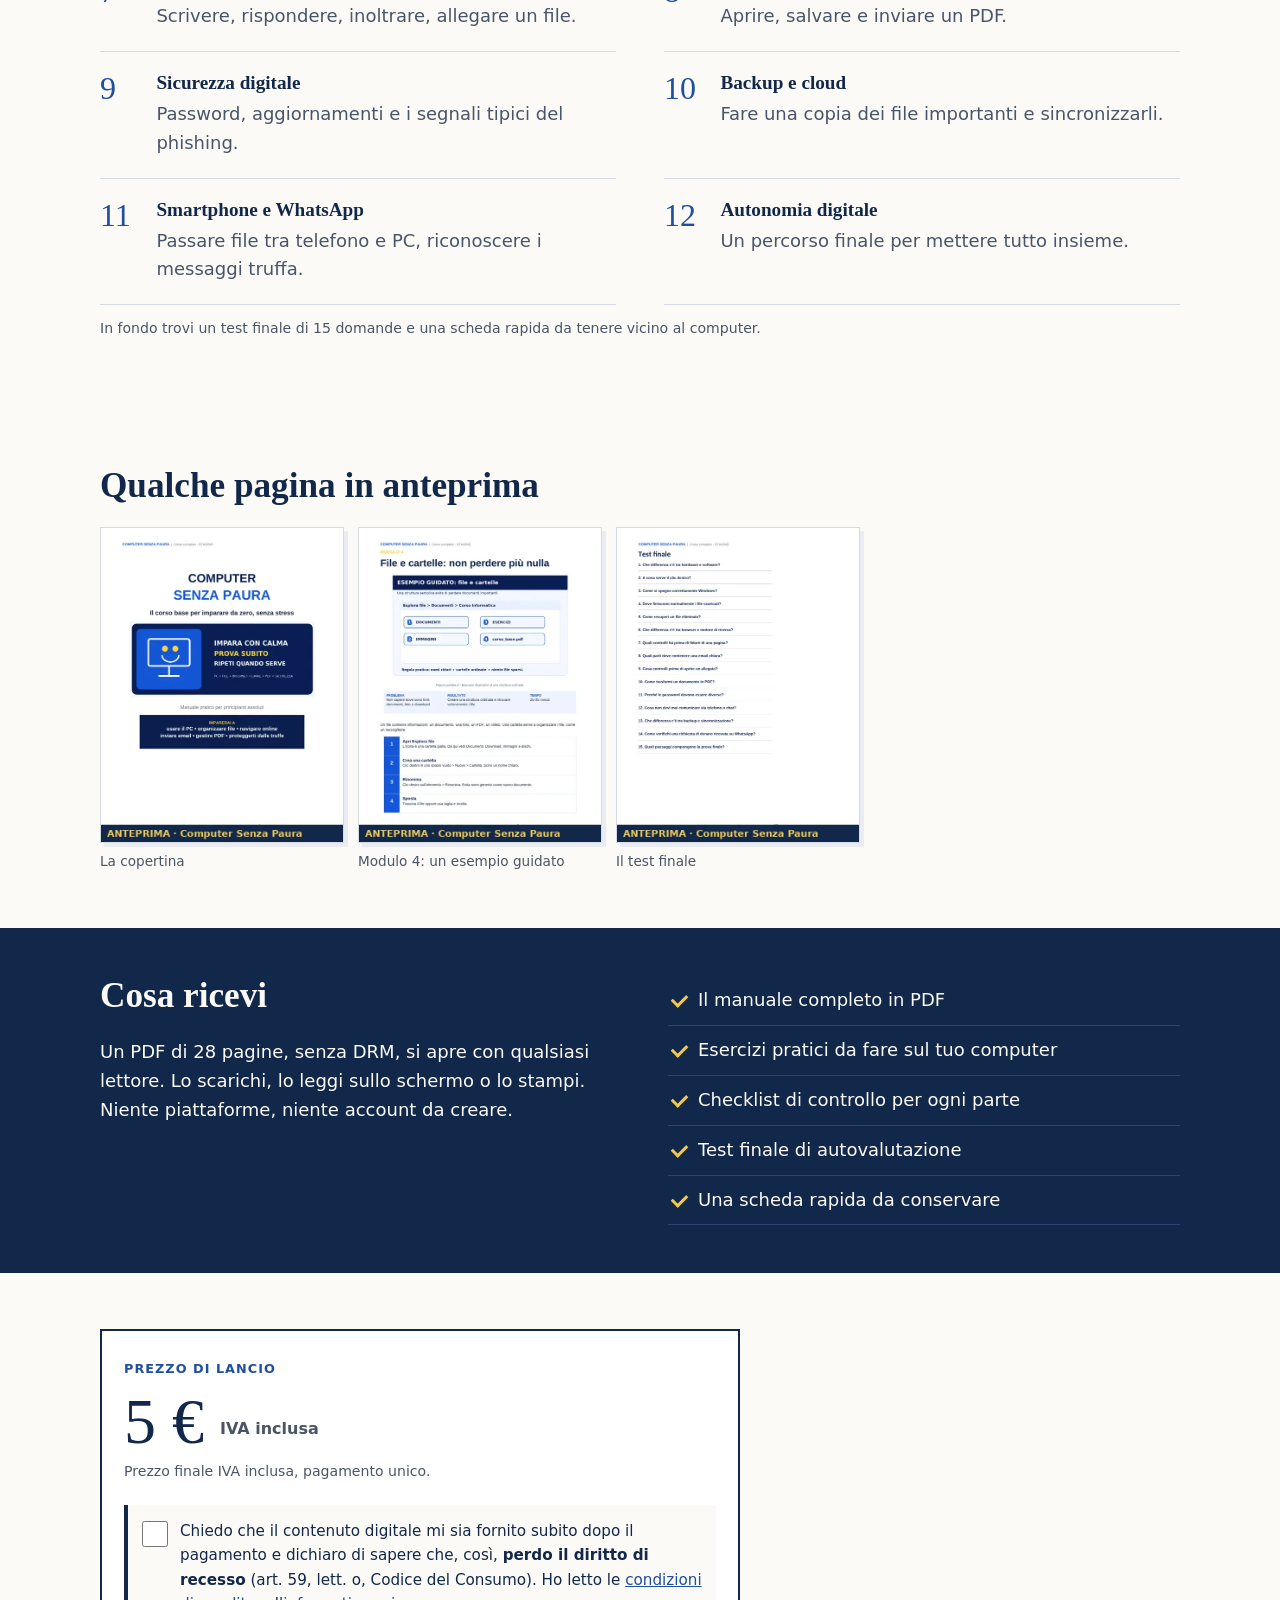
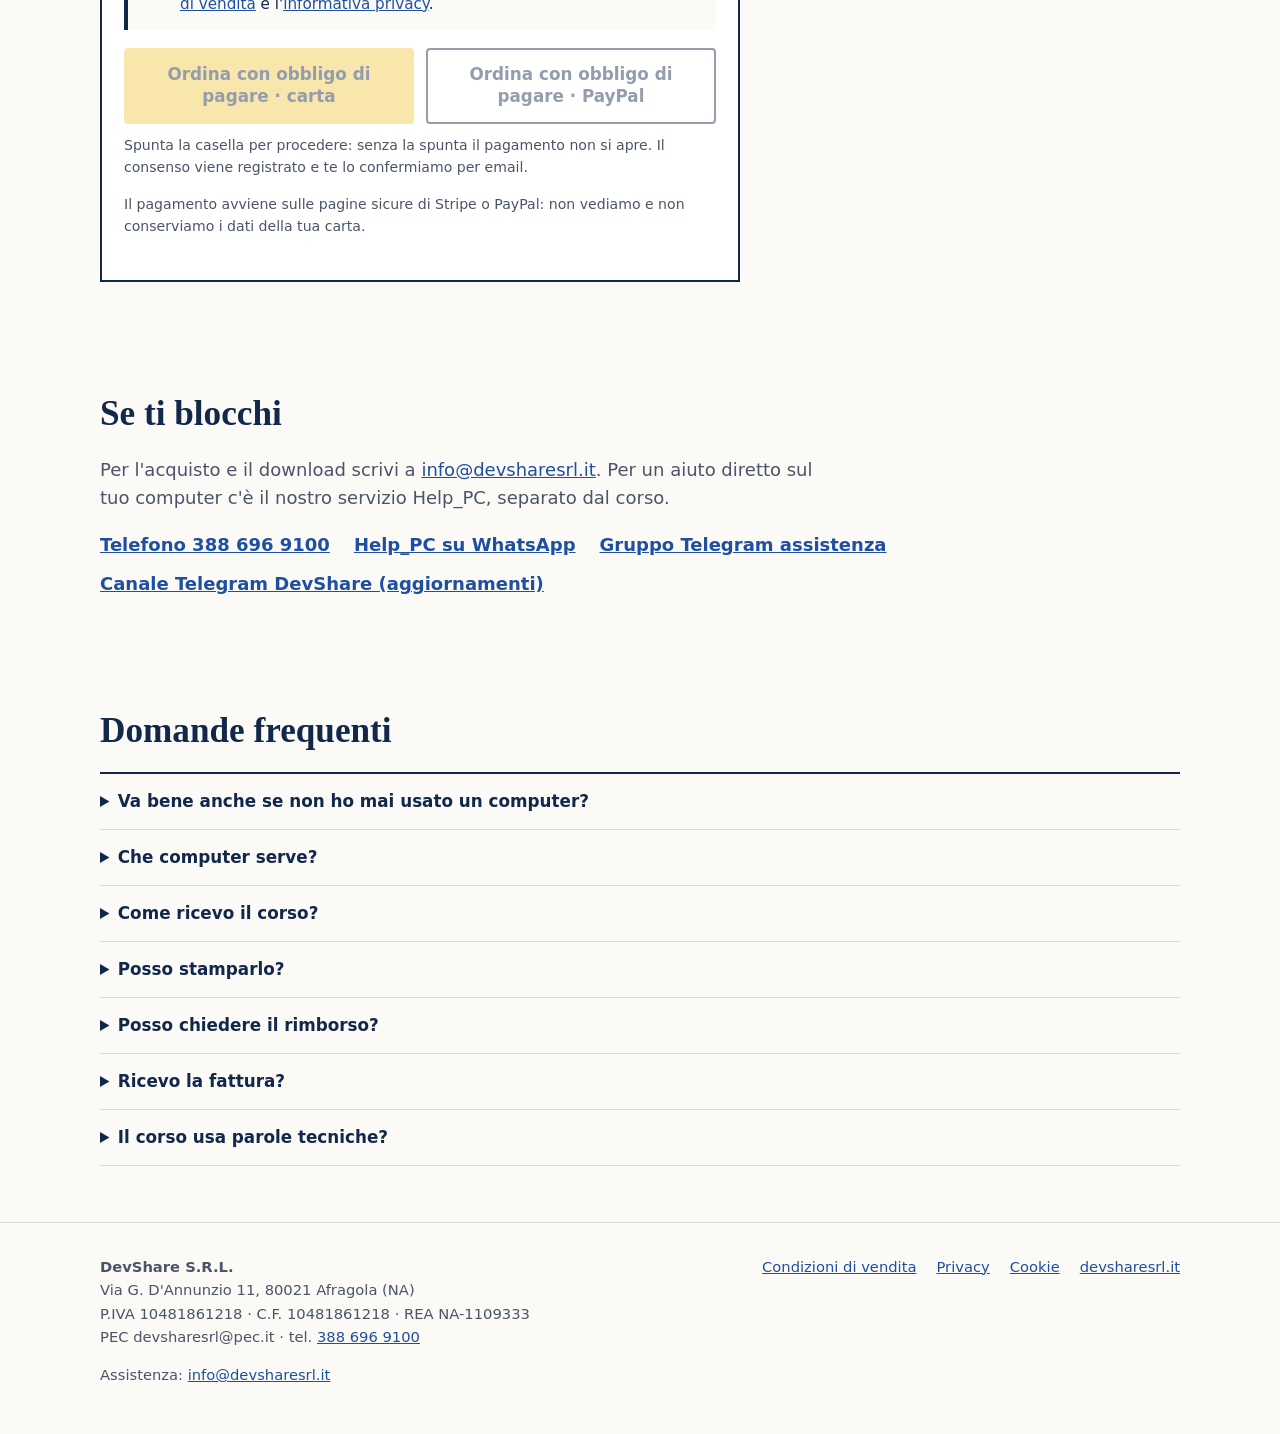
==== commit 0ce05776: "update preview" ====
--- a/vlrifw44kqo34eb7luow/index.html
+++ b/vlrifw44kqo34eb7luow/index.html
@@ -3,7 +3,7 @@
 <head>
 <meta charset="utf-8">
 <meta name="viewport" content="width=device-width, initial-scale=1">
-<meta http-equiv="Content-Security-Policy" content="default-src 'self'; script-src 'self'; style-src 'self'; img-src 'self' data:; font-src 'self'; connect-src 'none'; object-src 'none'; base-uri 'self'; form-action 'none'; upgrade-insecure-requests">
+<meta http-equiv="Content-Security-Policy" content="default-src 'self'; script-src 'self'; style-src 'self'; img-src 'self' data:; font-src 'self'; connect-src 'self'; object-src 'none'; base-uri 'self'; form-action 'self' https://buy.stripe.com https://www.paypal.com; upgrade-insecure-requests">
 <meta name="referrer" content="strict-origin-when-cross-origin">
 <meta property="og:title" content="Computer Senza Paura · corso PDF per principianti">
 <meta property="og:description" content="12 moduli, esercizi, checklist e test finale. 5 €.">
@@ -31,7 +31,7 @@
     <p class="lead">Impari a usare PC, email, file, PDF e Internet con spiegazioni semplici, un passo alla volta. Lo leggi quando vuoi, con il computer acceso davanti.</p>
     <div class="price-row">
       <a class="btn" href="#acquista">Acquista a 5 €</a>
-      <p class="price-note">Pagamento unico, nessun abbonamento.<br>PDF da scaricare subito dopo il pagamento.</p>
+      <p class="price-note">5 € IVA inclusa, pagamento unico, nessun abbonamento.<br>PDF da scaricare subito dopo il pagamento.</p>
     </div>
   </div>
   <figure class="hero-img">
@@ -87,7 +87,7 @@
   <div class="wrap two">
     <div>
       <h2>Cosa ricevi</h2>
-      <p>Un file PDF da scaricare, leggere sullo schermo o stampare. Niente piattaforme, niente account da creare.</p>
+      <p>Un PDF di 28 pagine, senza DRM, si apre con qualsiasi lettore. Lo scarichi, lo leggi sullo schermo o lo stampi. Niente piattaforme, niente account da creare.</p>
     </div>
     <ul class="checks">
       <li>Il manuale completo in PDF</li>
@@ -102,29 +102,29 @@
 <section class="wrap section buy" id="acquista">
   <div class="buy-box">
     <p class="kicker">Prezzo di lancio</p>
-    <p class="big-price">5 €</p>
-    <p class="small">Prezzo finale, pagamento unico.</p>
-    <form class="consent" action="#" novalidate>
-      <label>
-        <input type="checkbox" id="consenso" required>
-        <span>Chiedo che il contenuto digitale mi sia fornito subito dopo il pagamento e dichiaro di sapere che, così, <strong>perdo il diritto di recesso</strong> (art. 59, lett. o, Codice del Consumo). Ho letto le <a href="legal/termini.html">condizioni di vendita</a> e l'<a href="legal/privacy.html">informativa privacy</a>.</span>
-      </label>
+    <p class="big-price">5 € <span class="iva">IVA inclusa</span></p>
+    <p class="small">Prezzo finale IVA inclusa, pagamento unico.</p>
+    <form class="consent-form" id="ordine" action="grazie-demo/" method="get">
+      <div class="consent">
+        <input type="checkbox" id="consenso" name="consenso" value="1" required aria-describedby="pay-hint">
+        <label for="consenso">Chiedo che il contenuto digitale mi sia fornito subito dopo il pagamento e dichiaro di sapere che, così, <strong>perdo il diritto di recesso</strong> (art. 59, lett. o, Codice del Consumo). Ho letto le <a href="legal/termini.html">condizioni di vendita</a> e l'<a href="legal/privacy.html">informativa privacy</a>.</label>
+      </div>
+      <div class="pay" id="pay">
+        <button class="btn pay-btn" type="submit" name="m" value="stripe">Ordina con obbligo di pagare · carta</button>
+        <button class="btn btn-alt pay-btn" type="submit" name="m" value="paypal">Ordina con obbligo di pagare · PayPal</button>
+      </div>
     </form>
-    <div class="pay" id="pay">
-      <a class="btn pay-btn" data-href="https://buy.stripe.com/5kQfZi28T2KEakPd0g8Vi09" role="link" aria-disabled="true" rel="noopener noreferrer">Paga con carta</a>
-      <a class="btn btn-alt pay-btn" data-href="https://www.paypal.com/ncp/payment/KJ3REPYW5JW48" role="link" aria-disabled="true" rel="noopener noreferrer">Paga con PayPal</a>
-    </div>
-    <p class="small" id="pay-hint">Spunta la casella per attivare i pulsanti di pagamento.</p>
-    <noscript><p class="small">Per pagare serve JavaScript attivo. In alternativa scrivi a assistenza@devsharesrl.it.</p></noscript>
-    <p class="small">Il pagamento avviene sulle pagine sicure di Stripe o PayPal: non vediamo e non conserviamo i dati della tua carta.</p>
+    <p class="small" id="pay-hint">Spunta la casella per procedere: senza la spunta il pagamento non si apre. Il consenso viene registrato e te lo confermiamo per email.</p>
+        <p class="small">Il pagamento avviene sulle pagine sicure di Stripe o PayPal: non vediamo e non conserviamo i dati della tua carta.</p>
   </div>
 </section>
 
 
 <section class="wrap section" id="assistenza">
   <h2>Se ti blocchi</h2>
-  <p class="intro">Per l'acquisto e il download scrivi a <a href="mailto:assistenza@devsharesrl.it">assistenza@devsharesrl.it</a>. Per un aiuto diretto sul tuo computer c'è il nostro servizio Help_PC, separato dal corso.</p>
+  <p class="intro">Per l'acquisto e il download scrivi a <a href="mailto:info@devsharesrl.it">info@devsharesrl.it</a>. Per un aiuto diretto sul tuo computer c'è il nostro servizio Help_PC, separato dal corso.</p>
   <ul class="links">
+    <li><a href="tel:+393886969100">Telefono 388 696 9100</a></li>
     <li><a href="https://wa.me/393508451644" rel="noopener noreferrer">Help_PC su WhatsApp</a></li>
     <li><a href="https://t.me/+-H-W5kGGcoAzOGQ0" rel="noopener noreferrer">Gruppo Telegram assistenza</a></li>
     <li><a href="https://t.me/devshareac" rel="noopener noreferrer">Canale Telegram DevShare (aggiornamenti)</a></li>
@@ -135,10 +135,10 @@
   <h2>Domande frequenti</h2>
   <details><summary>Va bene anche se non ho mai usato un computer?</summary><p>Sì. Il corso parte dall'accensione del PC e da come si usa il mouse.</p></details>
   <details><summary>Che computer serve?</summary><p>Un normale computer con Windows. Gli esempi sono fatti su Windows; su Mac molti passaggi sono simili, ma le schermate sono diverse.</p></details>
-  <details><summary>Come ricevo il corso?</summary><p>Dopo il pagamento si apre una pagina con il pulsante per scaricare il PDF. Ti consigliamo di salvarlo subito sul computer. Se qualcosa va storto, scrivi a assistenza@devsharesrl.it indicando l'email usata per pagare.</p></details>
+  <details><summary>Come ricevo il corso?</summary><p>Dopo il pagamento si apre una pagina con il pulsante per scaricare il PDF e ti arriva un'email di conferma con lo stesso link e le condizioni di vendita. Ti consigliamo di salvarlo subito sul computer. Se qualcosa va storto, scrivi a info@devsharesrl.it indicando l'email usata per pagare.</p></details>
   <details><summary>Posso stamparlo?</summary><p>Sì, per uso personale.</p></details>
   <details><summary>Posso chiedere il rimborso?</summary><p>Trattandosi di contenuto digitale fornito subito, con il tuo consenso espresso il diritto di recesso non si applica. Se il file è danneggiato o non riesci a scaricarlo, te lo rimandiamo noi.</p></details>
-  <details><summary>Ricevo la fattura?</summary><p>Sì. Se ti serve la fattura con i tuoi dati fiscali, scrivi a assistenza@devsharesrl.it dopo l'acquisto.</p></details>
+  <details><summary>Ricevo la fattura?</summary><p>Sì. Se ti serve la fattura con i tuoi dati fiscali, scrivi a info@devsharesrl.it dopo l'acquisto.</p></details>
   <details><summary>Il corso usa parole tecniche?</summary><p>Solo quando servono, e ogni volta sono spiegate.</p></details>
 </section>
 </main>
@@ -146,8 +146,8 @@
 <footer class="foot">
   <div class="wrap foot-in">
     <div>
-      <p><strong>DevShare S.R.L.</strong><br>Via G. D'Annunzio 11, 80021 Afragola (NA)<br>P.IVA 10481861218</p>
-      <p>Assistenza: <a href="mailto:assistenza@devsharesrl.it">assistenza@devsharesrl.it</a></p>
+      <p><strong>DevShare S.R.L.</strong><br>Via G. D'Annunzio 11, 80021 Afragola (NA)<br>P.IVA 10481861218 · C.F. 10481861218 · REA NA-1109333<br>PEC devsharesrl@pec.it · tel. <a href="tel:+393886969100">388 696 9100</a></p>
+      <p>Assistenza: <a href="mailto:info@devsharesrl.it">info@devsharesrl.it</a></p>
     </div>
     <ul class="foot-links">
       <li><a href="legal/termini.html">Condizioni di vendita</a></li>
--- a/vlrifw44kqo34eb7luow/styles.css
+++ b/vlrifw44kqo34eb7luow/styles.css
@@ -27,7 +27,9 @@
 .btn:hover{background:#e0b42e;border-color:#e0b42e}
 .btn-alt{background:transparent;color:var(--ink);border-color:var(--ink)}
 .btn-alt:hover{background:var(--ink);color:#fff;border-color:var(--ink)}
-.btn[aria-disabled=true]{opacity:.4;cursor:not-allowed;pointer-events:none}
+.btn:disabled{opacity:.45;cursor:not-allowed}
+button.btn{font-family:inherit;line-height:1.3}
+.iva{font:600 1rem var(--sans);color:var(--muted);vertical-align:middle}
 .band{background:var(--ink);color:var(--paper);padding:48px 0}
 .band a{color:#f2c94c}
 .two{display:grid;gap:24px}
@@ -53,8 +55,10 @@
 .buy-box{background:#fff;border:2px solid var(--ink);padding:28px 22px;max-width:640px}
 .big-price{font-family:var(--serif);font-size:4rem;line-height:1;margin:0 0 .1em}
 .consent{margin:22px 0 18px;padding:14px;background:var(--paper);border-left:4px solid var(--ink)}
-.consent label{display:flex;gap:12px;font-size:.95rem;cursor:pointer}
-.consent input{width:24px;height:24px;flex:none;margin-top:2px;accent-color:var(--accent)}
+.consent{display:flex;gap:12px;align-items:flex-start}.consent label{font-size:.95rem;cursor:pointer}
+.consent input{width:26px;height:26px;flex:none;margin:2px 0 0;accent-color:var(--ink)}
+.consent input:focus-visible{outline:3px solid var(--accent-d);outline-offset:3px}
+.demo{background:#fff3c4;border:2px dashed var(--ink);padding:12px 16px;margin:16px 0}
 .pay{display:flex;flex-wrap:wrap;gap:12px;margin-bottom:10px}
 .pay .btn{flex:1 1 200px;text-align:center}
 details{border-bottom:1px solid var(--line);padding:14px 0}
